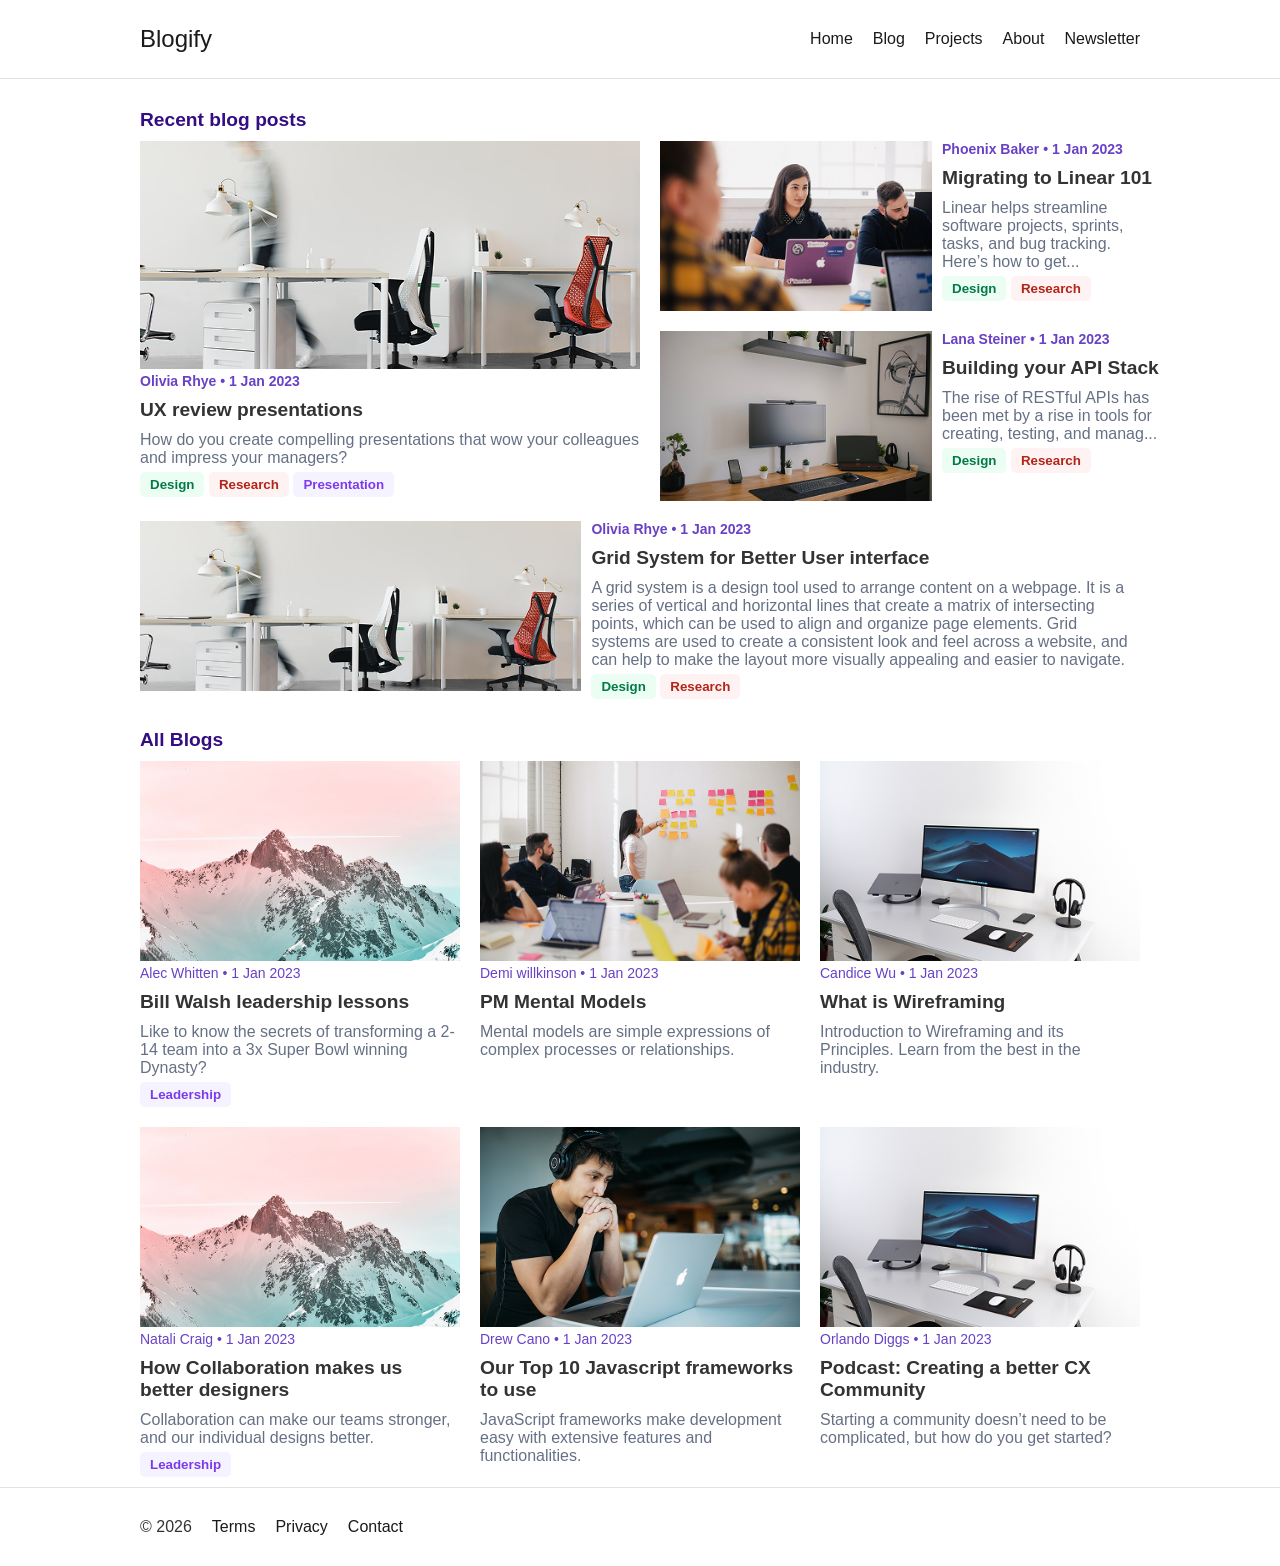
==== index.html @ 56ee3420 "new page added" ====
<!doctype html>
<html lang="en">

<head>
    <meta charset="UTF-8" />
    <meta name="viewport" content="width=device-width, initial-scale=1.0" />
    <title>Blogify</title>
    <link rel="stylesheet" href="index.css">
</head>

<body>
    <!-- Header Section Start-->
    <section class="border-b">
        <header class="container header">
            <a href="/" class="site-title">Blogify</a>
            <nav>
                <ul class="menu">
                    <li><a href="#">Home</a></li>
                    <li><a href="#">Blog</a></li>
                    <li><a href="#">Projects</a></li>
                    <li><a href="./about.html">About</a></li>
                    <li><a href="#">Newsletter</a></li>
                </ul>
            </nav>
        </header>
    </section>
    <!---------------------------------------------
   		 Header Section End
    	----------------------------------------------->
    <!---------------------------------------------
    Recent Blog Posts Section Start
    ----------------------------------------------->
    <section class="container recent-blogs-section">
        <h1 class="section-title">Recent blog posts</h1>

        <div class="recent-blogs">
            <div class="blog-left">
                <img src="./images/Image.png" alt="" />
                <h2 class="blog-author">Olivia Rhye • 1 Jan 2023</h2>
                <a href="detail.html">
                    <h1 class="blog-title">UX review presentations</h1>
                </a>
                <p class="blog-description">
                    How do you create compelling presentations that wow your
                    colleagues and impress your managers?
                </p>
                <button class="button-green">Design</button>
                <button class="button-red">Research</button>
                <button class="button-violet">Presentation</button>
            </div>
            <div class="blog-right">
                <div class="blog-grid">
                    <img src="./images/left photo 1.png" alt="" />
                    <div>
                        <h2 class="blog-author">
                            Phoenix Baker • 1 Jan 2023
                        </h2>
                        <h1 class="blog-title">Migrating to Linear 101</h1>
                        <p class="blog-description">
                            Linear helps streamline software projects,
                            sprints, tasks, and bug tracking. Here’s how to
                            get...
                        </p>
                        <button class="button-green">Design</button>
                        <button class="button-red">Research</button>
                    </div>
                </div>
                <div class="blog-grid">
                    <img src="./images/left photo 2.png" alt="" />
                    <div>
                        <h2 class="blog-author">
                            Lana Steiner • 1 Jan 2023
                        </h2>
                        <h1 class="blog-title">Building your API Stack</h1>
                        <p class="blog-description">
                            The rise of RESTful APIs has been met by a rise
                            in tools for creating, testing, and manag...
                        </p>
                        <button class="button-green">Design</button>
                        <button class="button-red">Research</button>
                    </div>
                </div>
            </div>
        </div>
        <div class="last-blog">
            <div class="blog-grid-2">
                <img src="./images/Image.png" alt="" />
                <div>
                    <h2 class="blog-author">Olivia Rhye • 1 Jan 2023</h2>
                    <h1 class="blog-title">Grid System for Better User interface</h1>
                    <p class="blog-description">
                        A grid system is a design tool used to arrange content on a webpage. It is a series of vertical and horizontal lines that create a matrix of intersecting points, which can be used to align and organize page elements. Grid systems are used to create a consistent look and feel across a website, and can help to make the layout more visually appealing and easier to navigate.
                    </p>
                    <button class="button-green">Design</button>
                    <button class="button-red">Research</button>
                </div>
            </div>
        </div>
    </section>

    <!---------------------------------------------
   		 All Blogs Section Start
    	----------------------------------------------->
    <section class="container">
        <h1 class="section-title">All Blogs</h1>
        <div class="blogs-list">
            <article class="all-blogs">
                <div class="blog-card">
                    <img src="./images/Image mountain.png" alt="" />
                    <p class="blog-author">Alec Whitten • 1 Jan 2023</p>
                    <h2 class="blog-title">
                        Bill Walsh leadership lessons
                    </h2>
                    <p class="blog-description">
                        Like to know the secrets of transforming a 2-14 team
                        into a 3x Super Bowl winning Dynasty?
                    </p>
                    <button class="button-violet">Leadership</button>

                </div>
                <div class="blog-card">
                    <img src="./images/Image (1).png" alt="" />
                    <p class="blog-author">Demi willkinson • 1 Jan 2023</p>
                    <h2 class="blog-title">
                        PM Mental Models
                    </h2>
                    <p class="blog-description">
                        Mental models are simple expressions of complex processes or relationships.
                    </p>
                </div>

                <div class="blog-card">
                    <img src="./images/Image (2).png" alt="" />
                    <p class="blog-author">Candice Wu • 1 Jan 2023</p>
                    <h2 class="blog-title">
                        What is Wireframing
                    </h2>
                    <p class="blog-description">
                       Introduction to Wireframing and its Principles. Learn from the best in the industry.
                    </p>
                </div> 

            </article>
            <article class="all-blogs margin-top">
                <div class="blog-card">
                    <img src="./images/Image mountain.png
                    " alt="" />
                    <p class="blog-author">Natali Craig • 1 Jan 2023</p>
                    <h2 class="blog-title">
                        How Collaboration makes us better designers
                    </h2>
                    <p class="blog-description">
                        Collaboration can make our teams stronger, and our individual designs better.
                    </p>
                    <button class="button-violet">Leadership</button>
                </div>
                <div class="blog-card">
                    <img src="./images/Image (3).png" alt="" />
                    <p class="blog-author">Drew Cano • 1 Jan 2023</p>
                    <h2 class="blog-title">
                        Our Top 10 Javascript frameworks to use 
                    </h2>
                    <p class="blog-description">
                        JavaScript frameworks make development easy with extensive features and functionalities.
                    </p>
                </div>
                <div class="blog-card">
                    <img src="./images/Image (2).png" alt="" />
                    <p class="blog-author">Orlando Diggs • 1 Jan 2023</p>
                    <h2 class="blog-title">
                        Podcast: Creating a better CX Community
                    </h2>
                    <p class="blog-description">
                        Starting a community doesn’t need to be complicated, but how do you get started?
                    </p>
                </div>
            </article>
        </div>
    </section>

    <!---------------------------------------------
   		 Footer Section Start
		----------------------------------------------->
    <section class="border-top">
        <footer class="container footer">
            <p class="footer-text">&copy; 2026</p>
            <ul class="footer-menu">
                <li><a href="#">Terms</a></li>
                <li><a href="#">Privacy</a></li>
                <li><a href="#">Contact</a></li>
            </ul>
        </footer>
    </section>
    <!---------------------------------------------
   		 Footer Section End
		----------------------------------------------->
</body>

</html>
---- index.css ----
* {
	margin: 0;
	padding: 0;
	box-sizing: border-box;
}
:root {
	/* Color Variables */
	--primary-color: #340d83;
	--secondary-color: #1a1a1a;
	--border-color: #e3e1e1;
	/* Font Variables */
	--primaryFontSize: 1.5rem;
	--description-color: #667085;
}
body {
	font-family: Arial, sans-serif;
	color: #333;
}
.container {
	max-width: 1000px;
	margin: 10px auto;
}
.section-title {
	font-size: 1.2rem;
	margin-bottom: 10px;
	color: var(--primary-color);
}

/************************************************
 * Header Styles 
 ************************************************/
.site-title {
	font-size: var(--primaryFontSize);
	color: var(--secondary-color);
}
.header {
	display: flex;
	justify-content: space-between;
	align-items: center;
	padding: 15px 0;
}
.menu {
	display: flex;
	list-style: none;
	gap: 20px;
}
.menu li a {
	text-decoration: none;
	color: var(--secondary-color);
}
.border-b {
	border-bottom: 1px solid var(--border-color);
}
/* Recent Blog Posts Section Styles Start */
.recent-blogs-section {
	margin: 30px auto;
}
.recent-blogs {
	display: grid;
	grid-template-columns: 50% 50%;
	column-gap: 20px;
}
/* .blog-left,
.blog-right {
	border: 1px solid var(--border-color);
} */
.blog-right {
	display: flex;
	flex-direction: column;
	gap: 20px;
}
.blog-left img {
	width: 100%;
	height: 228px;
}
.blog-author {
	color: #6941c6;
	font-size: 14px;
}
.blog-title {
	font-size: 1.2rem;
	margin: 10px 0;
}
.blog-description {
	color: var(--description-color);
	font-size: 16px;
	margin-bottom: 5px;
}
.button-green {
	background-color: #ecfdf3;
	color: #027a48;
	padding: 5px 10px;
	border: none;
	cursor: pointer;
	border-radius: 5px;
	font-weight: bold;
}
.button-red {
	background-color: #fef3f2;
	color: #b42318;
	padding: 5px 10px;
	border: none;
	cursor: pointer;
	border-radius: 5px;
	font-weight: bold;
}
.button-violet {
	background-color: #f5f3ff;
	color: #7c3aed;
	padding: 5px 10px;
	border: none;
	cursor: pointer;
	border-radius: 5px;
	font-weight: bold;
}
.blog-grid {
	display: flex;
	gap: 10px;
}
.blog-grid img {
	width: 100%;
	height: 170px;
	object-fit: cover;
}
.last-blog {
	margin: 20px 0;
}
.blog-grid-2 {
	display: flex;
	gap: 10px;
}
.blog-grid-2 img {
	width: 65%;
	height: 170px;
	object-fit: cover;
}
/* All Blog Post Section Styles Start */
.all-blogs {
	display: flex;
	gap: 20px;
}
.blog-card {
	width: 380px;
}
.blog-card img {
	width: 100%;
	height: 200px;
	object-fit: cover;
}

/* Footer Styles */
.footer {
	display: flex;
	padding: 20px 0;
	gap: 20px;
}
.border-top {
	border-top: 1px solid var(--border-color);
}
.footer-menu {
	display: flex;
	gap: 20px;
	list-style: none;
}
.footer-menu li a {
	text-decoration: none;
	color: var(--secondary-color);
}
a {
	text-decoration: none;
	color: inherit;
}
a:visited {
	color: inherit;
}
.margin-top {
	margin-top: 20px;
}
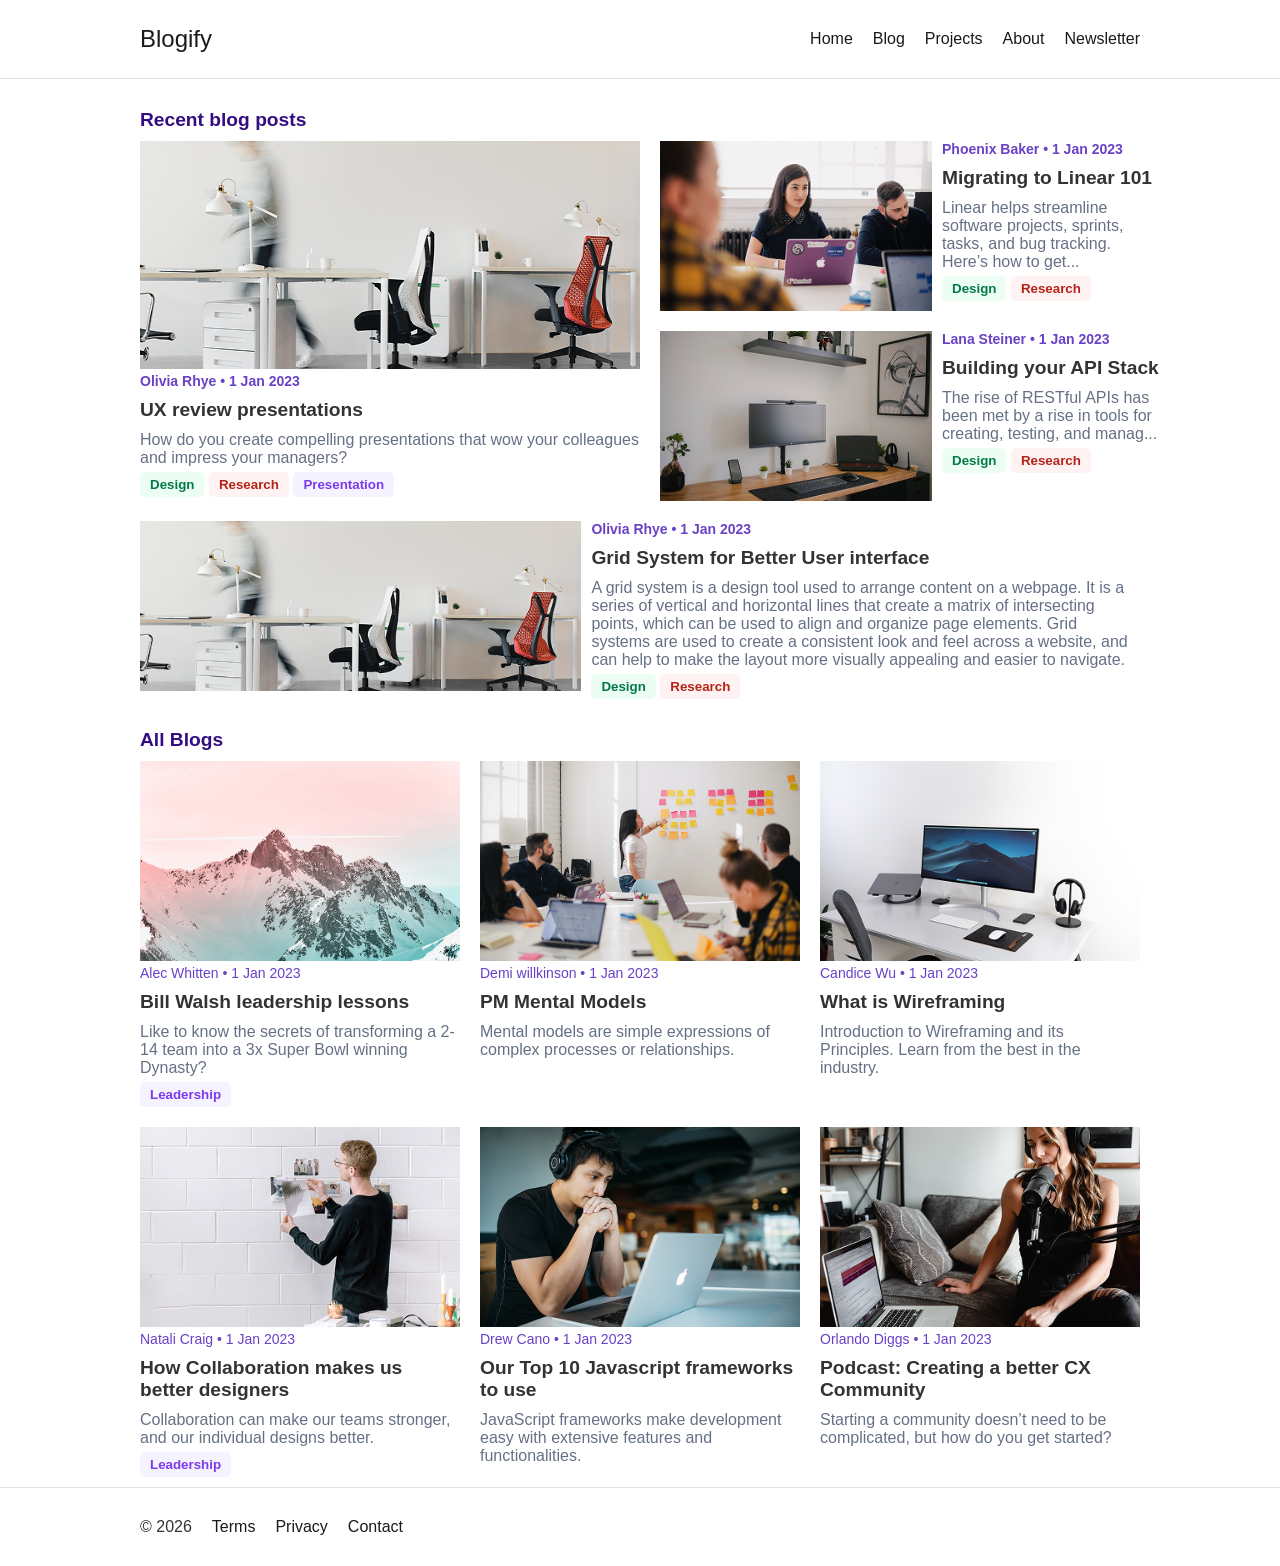
==== commit def7a72e: "new page details added and buttons added" ====
--- a/index.html
+++ b/index.html
@@ -143,7 +143,7 @@
             </article>
             <article class="all-blogs margin-top">
                 <div class="blog-card">
-                    <img src="./images/Image mountain.png
+                    <img src="./images/a man.png
                     " alt="" />
                     <p class="blog-author">Natali Craig • 1 Jan 2023</p>
                     <h2 class="blog-title">
@@ -165,7 +165,7 @@
                     </p>
                 </div>
                 <div class="blog-card">
-                    <img src="./images/Image (2).png" alt="" />
+                    <img src="./images/a women.png" alt="" />
                     <p class="blog-author">Orlando Diggs • 1 Jan 2023</p>
                     <h2 class="blog-title">
                         Podcast: Creating a better CX Community
--- a/index.css
+++ b/index.css
@@ -113,6 +113,8 @@
 	border-radius: 5px;
 	font-weight: bold;
 }
+
+
 .blog-grid {
 	display: flex;
 	gap: 10px;
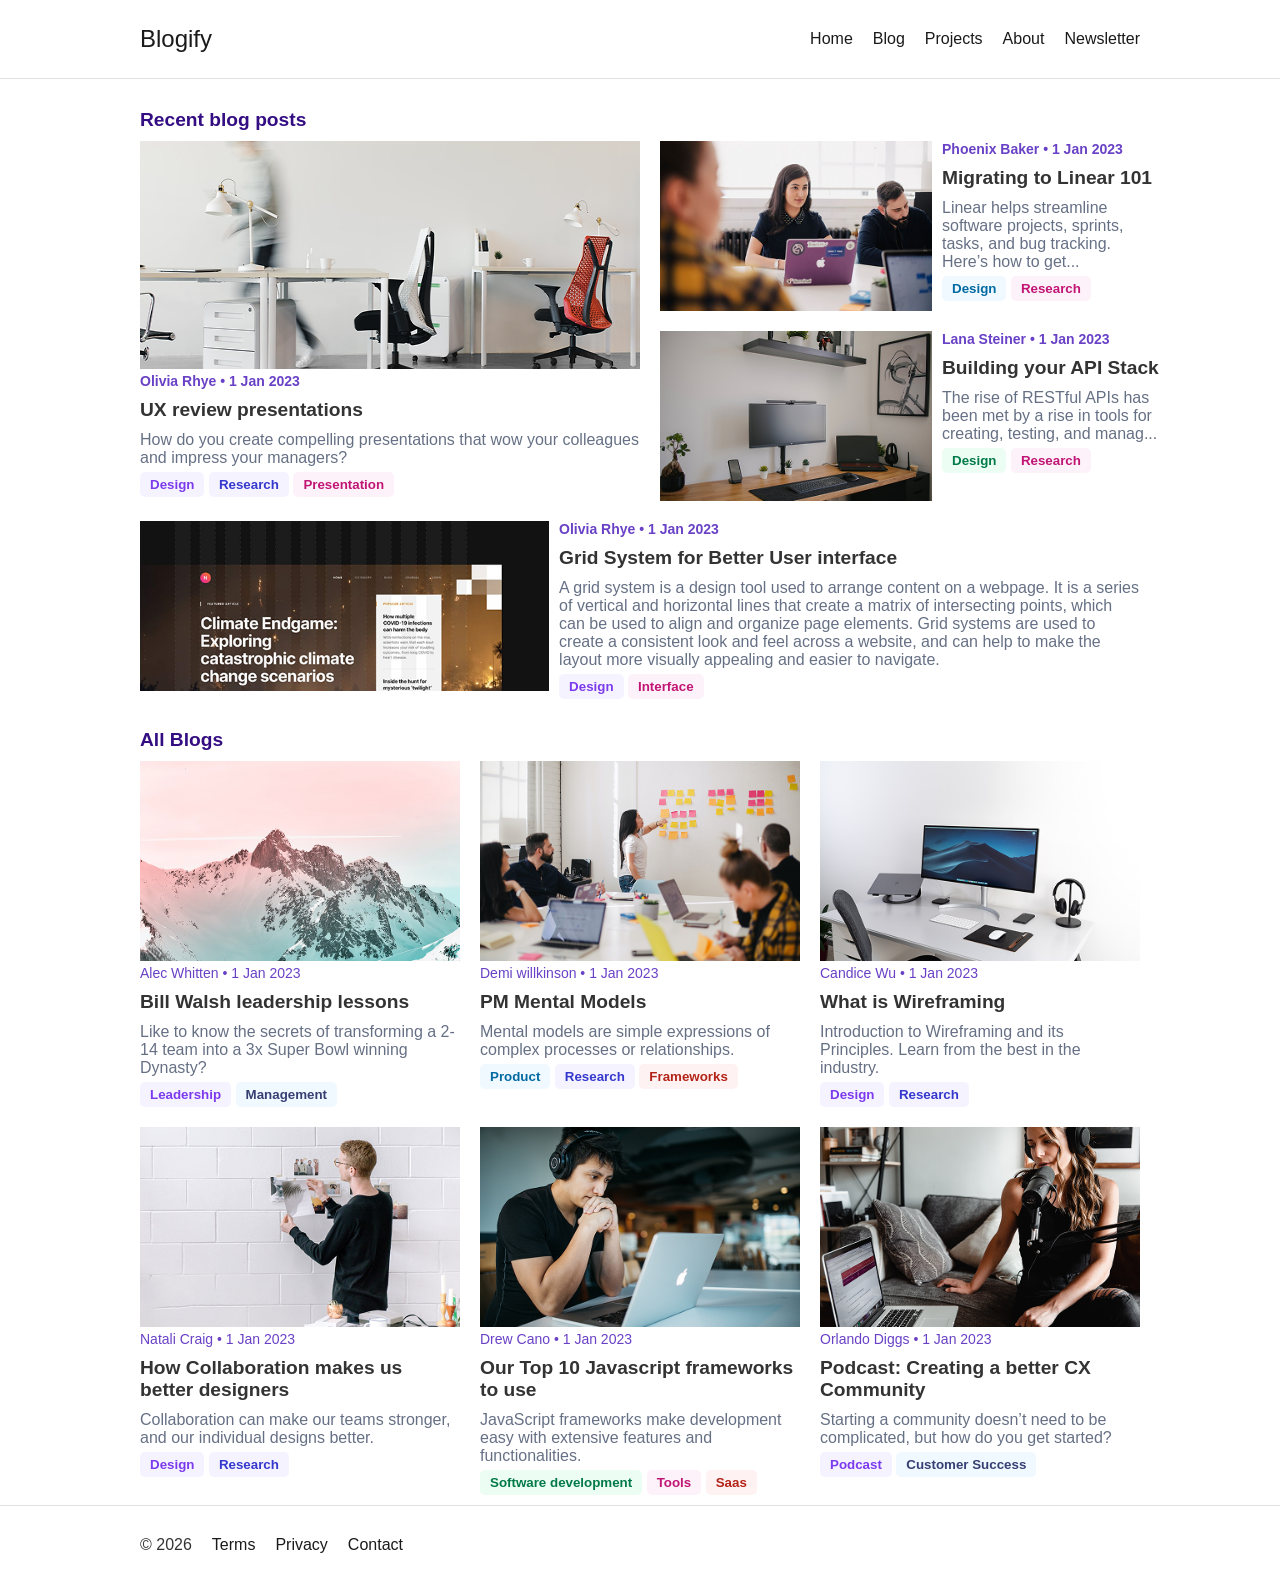
==== commit 5fa9170a: "all buttons added" ====
--- a/index.html
+++ b/index.html
@@ -44,9 +44,9 @@
                     How do you create compelling presentations that wow your
                     colleagues and impress your managers?
                 </p>
-                <button class="button-green">Design</button>
-                <button class="button-red">Research</button>
-                <button class="button-violet">Presentation</button>
+                <button class="button-violet">Design</button>
+                <button class="button-blue">Research</button>
+                <button class="button-pink">Presentation</button>
             </div>
             <div class="blog-right">
                 <div class="blog-grid">
@@ -61,8 +61,8 @@
                             sprints, tasks, and bug tracking. Here’s how to
                             get...
                         </p>
-                        <button class="button-green">Design</button>
-                        <button class="button-red">Research</button>
+                        <button class="button-lightblue">Design</button>
+                        <button class="button-pink">Research</button>
                     </div>
                 </div>
                 <div class="blog-grid">
@@ -77,22 +77,22 @@
                             in tools for creating, testing, and manag...
                         </p>
                         <button class="button-green">Design</button>
-                        <button class="button-red">Research</button>
+                        <button class="button-pink">Research</button>
                     </div>
                 </div>
             </div>
         </div>
         <div class="last-blog">
             <div class="blog-grid-2">
-                <img src="./images/Image.png" alt="" />
+                <img src="./images/grid.png" alt="" />
                 <div>
                     <h2 class="blog-author">Olivia Rhye • 1 Jan 2023</h2>
                     <h1 class="blog-title">Grid System for Better User interface</h1>
                     <p class="blog-description">
                         A grid system is a design tool used to arrange content on a webpage. It is a series of vertical and horizontal lines that create a matrix of intersecting points, which can be used to align and organize page elements. Grid systems are used to create a consistent look and feel across a website, and can help to make the layout more visually appealing and easier to navigate.
                     </p>
-                    <button class="button-green">Design</button>
-                    <button class="button-red">Research</button>
+                    <button class="button-violet">Design</button>
+                    <button class="button-pink">Interface</button>
                 </div>
             </div>
         </div>
@@ -116,6 +116,7 @@
                         into a 3x Super Bowl winning Dynasty?
                     </p>
                     <button class="button-violet">Leadership</button>
+                    <button class="button-gray">Management</button>
 
                 </div>
                 <div class="blog-card">
@@ -127,6 +128,9 @@
                     <p class="blog-description">
                         Mental models are simple expressions of complex processes or relationships.
                     </p>
+                    <button class="button-lightblue">Product</button>
+                    <button class="button-blue">Research</button>
+                    <button class="button-red">Frameworks</button>
                 </div>
 
                 <div class="blog-card">
@@ -138,6 +142,8 @@
                     <p class="blog-description">
                        Introduction to Wireframing and its Principles. Learn from the best in the industry.
                     </p>
+                    <button class="button-violet">Design</button>
+                    <button class="button-blue">Research</button>
                 </div> 
 
             </article>
@@ -152,7 +158,8 @@
                     <p class="blog-description">
                         Collaboration can make our teams stronger, and our individual designs better.
                     </p>
-                    <button class="button-violet">Leadership</button>
+                     <button class="button-violet">Design</button>
+                    <button class="button-blue">Research</button>
                 </div>
                 <div class="blog-card">
                     <img src="./images/Image (3).png" alt="" />
@@ -163,6 +170,9 @@
                     <p class="blog-description">
                         JavaScript frameworks make development easy with extensive features and functionalities.
                     </p>
+                    <button class="button-green">Software development</button>
+                    <button class="button-pink">Tools</button>
+                    <button class="button-red">Saas</button>
                 </div>
                 <div class="blog-card">
                     <img src="./images/a women.png" alt="" />
@@ -173,6 +183,8 @@
                     <p class="blog-description">
                         Starting a community doesn’t need to be complicated, but how do you get started?
                     </p>
+                    <button class="button-violet">Podcast</button>
+                    <button class="button-gray">Customer Success</button>
                 </div>
             </article>
         </div>
--- a/index.css
+++ b/index.css
@@ -114,6 +114,45 @@
 	font-weight: bold;
 }
 
+.button-blue {
+	background-color: #f5f3ff;
+	color: #3538CD;
+	padding: 5px 10px;
+	border: none;
+	cursor: pointer;
+	border-radius: 5px;
+	font-weight: bold;
+}
+
+.button-pink {
+	background-color: #fdf2fa;
+	color: #c11574;
+	padding: 5px 10px;
+	border: none;
+	cursor: pointer;
+	border-radius: 5px;
+	font-weight: bold;
+}
+
+.button-lightblue {
+	background-color: #f0f9ff;
+	color: #026aa2;
+	padding: 5px 10px;
+	border: none;
+	cursor: pointer;
+	border-radius: 5px;
+	font-weight: bold;
+}
+
+.button-gray {
+	background-color: #f0f9ff;
+	color: #363f72;
+	padding: 5px 10px;
+	border: none;
+	cursor: pointer;
+	border-radius: 5px;
+	font-weight: bold;
+}
 
 .blog-grid {
 	display: flex;
